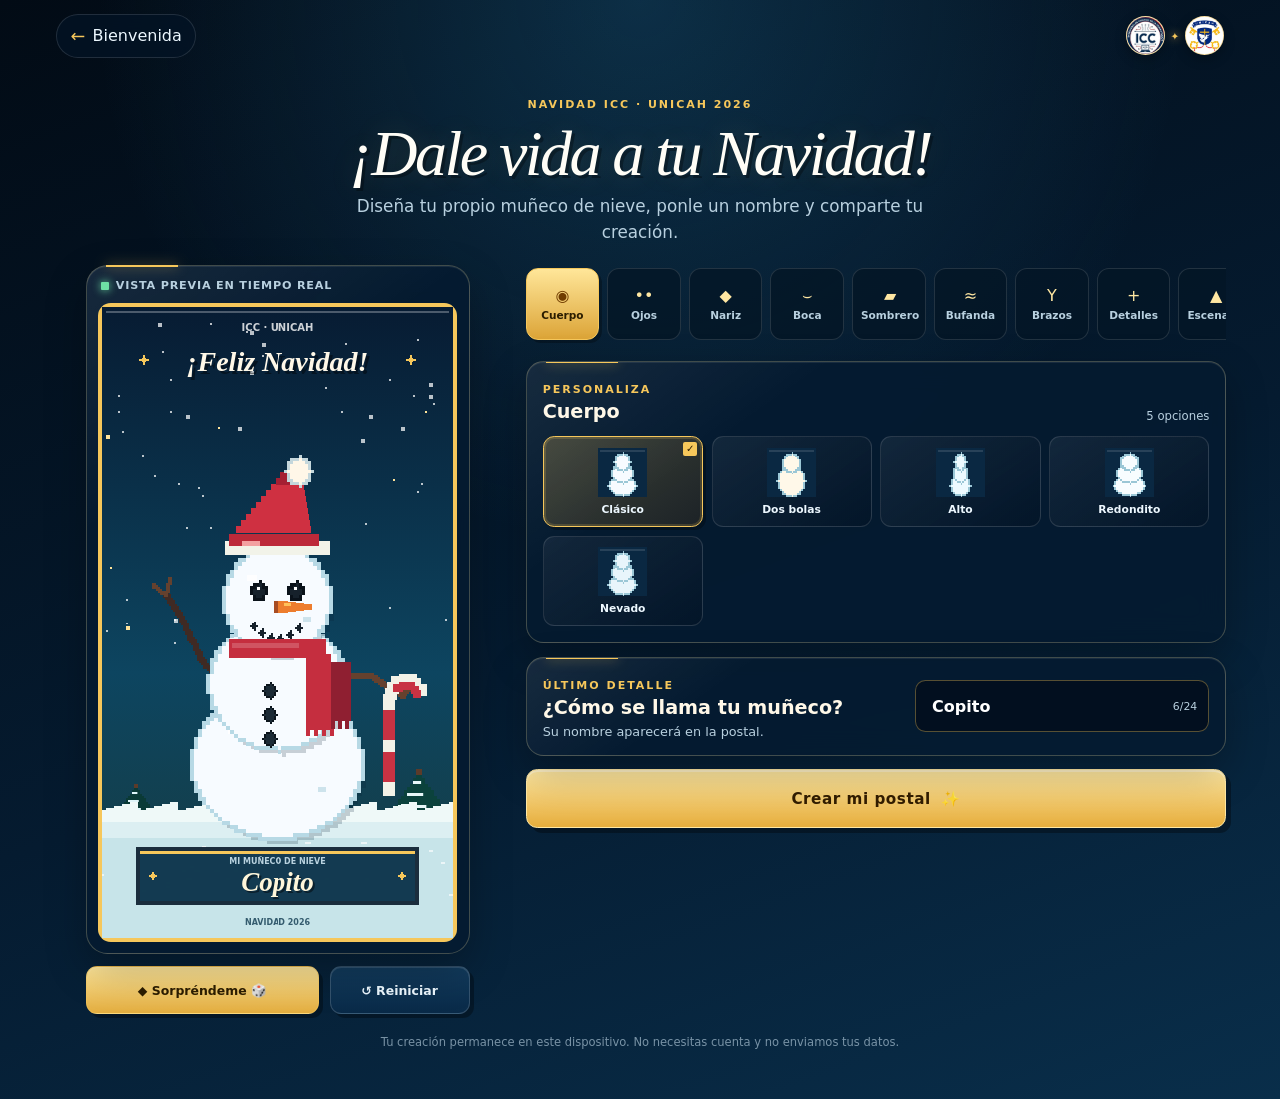
==== crear.html @ 1df9f843 "Agregar creador de muñecos de nieve pixel art" ====
<!doctype html>
<html lang="es">
  <head>
    <meta charset="UTF-8" />
    <meta name="viewport" content="width=device-width, initial-scale=1, viewport-fit=cover" />
    <meta name="theme-color" content="#061d36" />
    <meta
      name="description"
      content="Crea tu propio muñeco de nieve pixel art y descarga una postal navideña de ICC UNICAH."
    />
    <link rel="icon" href="assets/logo-icc.png" type="image/png" />
    <link rel="stylesheet" href="crear.css" />
    <title>Crea tu muñeco · Navidad ICC UNICAH</title>
  </head>

  <body>
    <div class="ambient" aria-hidden="true">
      <span class="ambient__aurora ambient__aurora--one"></span>
      <span class="ambient__aurora ambient__aurora--two"></span>
      <div id="ambient-snow" class="ambient__snow"></div>
    </div>

    <header class="creator-header">
      <a class="back-link" href="index.html" aria-label="Regresar a la bienvenida">
        <span aria-hidden="true">←</span>
        <span>Bienvenida</span>
      </a>

      <div class="mini-brand" aria-label="ICC UNICAH">
        <span class="mini-brand__logo">
          <img src="assets/logo-icc.png" alt="ICC" />
        </span>
        <span class="mini-brand__spark" aria-hidden="true">✦</span>
        <span class="mini-brand__logo mini-brand__logo--unicah">
          <img src="assets/logo-unicah.png" alt="UNICAH" />
        </span>
      </div>
    </header>

    <main class="creator-shell">
      <section class="creator-intro" aria-labelledby="creator-title">
        <p class="pixel-kicker">NAVIDAD ICC · UNICAH 2026</p>
        <h1 id="creator-title">¡Dale vida a tu Navidad!</h1>
        <p>Diseña tu propio muñeco de nieve, ponle un nombre y comparte tu creación.</p>
      </section>

      <section class="workspace" aria-label="Creador de muñecos de nieve">
        <div class="preview-column">
          <div class="preview-card">
            <div class="preview-card__label">
              <span class="live-dot" aria-hidden="true"></span>
              Vista previa en tiempo real
            </div>
            <canvas
              id="snowman-canvas"
              width="360"
              height="640"
              aria-label="Vista previa de tu postal y muñeco de nieve"
            ></canvas>
          </div>

          <div class="quick-actions" aria-label="Acciones rápidas">
            <button class="game-button game-button--gold" id="randomize-button" type="button">
              <span aria-hidden="true">◆</span>
              Sorpréndeme 🎲
            </button>
            <button class="game-button" id="reset-button" type="button">
              <span aria-hidden="true">↺</span>
              Reiniciar
            </button>
          </div>
        </div>

        <div class="customizer">
          <nav class="category-tabs" id="category-tabs" aria-label="Categorías de personalización"></nav>

          <section class="options-panel" aria-labelledby="category-title">
            <div class="panel-heading">
              <div>
                <span class="panel-heading__step">PERSONALIZA</span>
                <h2 id="category-title">Cuerpo</h2>
              </div>
              <span id="option-counter" class="option-counter"></span>
            </div>
            <div class="option-grid" id="option-grid"></div>
          </section>

          <section class="name-panel" aria-labelledby="name-title">
            <div class="name-panel__copy">
              <span class="panel-heading__step">ÚLTIMO DETALLE</span>
              <h2 id="name-title">¿Cómo se llama tu muñeco?</h2>
              <p>Su nombre aparecerá en la postal.</p>
            </div>
            <label class="name-field" for="snowman-name">
              <span class="sr-only">Nombre del muñeco</span>
              <input
                id="snowman-name"
                type="text"
                maxlength="24"
                autocomplete="off"
                enterkeyhint="done"
                placeholder="Copito"
              />
              <span id="name-count" aria-live="polite">0/24</span>
            </label>
          </section>

          <button class="finish-button" id="finish-button" type="button">
            <span>Crear mi postal</span>
            <b aria-hidden="true">✨</b>
          </button>
        </div>
      </section>

      <p class="privacy-note">
        Tu creación permanece en este dispositivo. No necesitas cuenta y no enviamos tus datos.
      </p>
    </main>

    <section class="final-screen" id="final-screen" aria-labelledby="final-title" hidden>
      <div id="celebration-particles" class="celebration-particles" aria-hidden="true"></div>
      <div class="final-shell">
        <button class="final-back" id="final-back" type="button">← Seguir personalizando</button>
        <div class="final-copy">
          <span>✦ CREACIÓN TERMINADA ✦</span>
          <h2 id="final-title">¡Tu Navidad cobró vida!</h2>
          <p>Descarga la postal o compártela desde tu teléfono.</p>
        </div>

        <div class="final-postcard">
          <canvas
            id="final-canvas"
            width="360"
            height="640"
            aria-label="Postal navideña final"
          ></canvas>
        </div>

        <div class="final-actions">
          <button class="download-button" id="download-button" type="button">
            Descargar mi muñeco ⬇️
          </button>
          <button class="share-button" id="share-button" type="button" disabled>
            Compartir mi creación 📲
          </button>
        </div>
        <p id="share-status" class="share-status" role="status">
          Preparando tu imagen en alta resolución…
        </p>
        <p class="instagram-note">
          En teléfonos compatibles, Instagram puede aparecer entre las aplicaciones disponibles.
        </p>
      </div>
    </section>

    <dialog class="save-dialog" id="save-dialog">
      <form method="dialog" class="save-dialog__card">
        <button class="save-dialog__close" value="close" aria-label="Cerrar">×</button>
        <h2>Guarda tu postal</h2>
        <p>Mantén presionada la imagen y selecciona <strong>Guardar en Fotos</strong>.</p>
        <img id="save-preview" alt="Postal navideña lista para guardar" />
        <button class="game-button game-button--gold" value="close">Entendido</button>
      </form>
    </dialog>

    <div id="toast" class="toast" role="status" aria-live="polite"></div>

    <script src="crear.js"></script>
  </body>
</html>
---- crear.css ----
:root {
  color-scheme: dark;
  --ink: #020c18;
  --night: #031426;
  --panel: #082743;
  --panel-deep: #051b30;
  --line: rgba(255, 232, 164, 0.24);
  --cream: #fff8e8;
  --snow: #edf8ff;
  --muted: #b8d0df;
  --gold: #f6c75b;
  --gold-soft: #ffe7a2;
  --red: #c22c3f;
  --green: #1f7b58;
  --blue: #2377a6;
  --pixel-shadow: 4px 4px 0 rgba(0, 0, 0, 0.32);
}

* {
  box-sizing: border-box;
}

html {
  min-width: 280px;
  min-height: 100%;
  background: var(--night);
  scroll-behavior: smooth;
  -webkit-text-size-adjust: 100%;
}

body {
  min-height: 100vh;
  min-height: 100svh;
  margin: 0;
  overflow-x: hidden;
  color: var(--cream);
  background:
    radial-gradient(circle at 50% 0%, rgba(35, 119, 166, 0.3), transparent 34rem),
    linear-gradient(160deg, #020b15, #051b30 55%, #092e4a);
  font-family: Inter, ui-sans-serif, system-ui, -apple-system, BlinkMacSystemFont, "Segoe UI", sans-serif;
}

button,
input {
  font: inherit;
}

button,
a {
  -webkit-tap-highlight-color: transparent;
}

button {
  touch-action: manipulation;
}

[hidden] {
  display: none !important;
}

.sr-only {
  position: absolute;
  width: 1px;
  height: 1px;
  padding: 0;
  margin: -1px;
  overflow: hidden;
  clip: rect(0, 0, 0, 0);
  white-space: nowrap;
  border: 0;
}

.ambient {
  position: fixed;
  inset: 0;
  z-index: -2;
  overflow: hidden;
  pointer-events: none;
}

.ambient::before {
  position: absolute;
  inset: 0;
  background-image:
    radial-gradient(circle, rgba(255, 255, 255, 0.55) 0 1px, transparent 1.4px),
    radial-gradient(circle, rgba(246, 199, 91, 0.3) 0 1px, transparent 1.5px);
  background-position: 0 0, 22px 35px;
  background-size: 54px 54px, 76px 76px;
  content: "";
  opacity: 0.25;
}

.ambient__aurora {
  position: absolute;
  width: 34rem;
  height: 12rem;
  border-radius: 50%;
  filter: blur(55px);
  opacity: 0.13;
  animation: aurora-drift 12s ease-in-out infinite alternate;
}

.ambient__aurora--one {
  top: 8%;
  left: -18rem;
  background: #2fc29c;
}

.ambient__aurora--two {
  right: -18rem;
  bottom: 4%;
  background: #ce2f55;
  animation-delay: -5s;
}

.ambient__snow span {
  position: absolute;
  top: -1rem;
  left: var(--left);
  width: var(--size);
  height: var(--size);
  border-radius: 1px;
  background: rgba(255, 255, 255, var(--alpha));
  box-shadow: 0 0 5px rgba(255, 255, 255, 0.5);
  animation: ambient-snow var(--duration) linear var(--delay) infinite;
}

.creator-header {
  position: relative;
  z-index: 5;
  display: flex;
  align-items: center;
  justify-content: space-between;
  width: min(100%, 75rem);
  margin: 0 auto;
  padding:
    max(0.85rem, env(safe-area-inset-top))
    max(1rem, env(safe-area-inset-right))
    0.65rem
    max(1rem, env(safe-area-inset-left));
}

.back-link {
  display: inline-flex;
  min-height: 2.75rem;
  align-items: center;
  gap: 0.45rem;
  padding: 0.55rem 0.85rem;
  border: 1px solid rgba(255, 255, 255, 0.12);
  border-radius: 999px;
  color: var(--snow);
  background: rgba(3, 20, 38, 0.72);
  text-decoration: none;
  backdrop-filter: blur(12px);
}

.back-link span:first-child {
  color: var(--gold);
  font-size: 1.1rem;
}

.mini-brand {
  display: flex;
  align-items: center;
  gap: 0.35rem;
}

.mini-brand__logo {
  display: block;
  width: 2.45rem;
  height: 2.45rem;
  overflow: hidden;
  border: 1px solid rgba(246, 199, 91, 0.55);
  border-radius: 50%;
  background: white;
  box-shadow: 0 4px 12px rgba(0, 0, 0, 0.28);
}

.mini-brand__logo img {
  display: block;
  width: 154%;
  max-width: none;
  height: auto;
  transform: translate(-17.5%, -2.5%);
}

.mini-brand__logo--unicah img {
  width: 100%;
  height: 100%;
  object-fit: cover;
  transform: scale(1.35);
}

.mini-brand__spark {
  color: var(--gold);
  font-size: 0.65rem;
  text-shadow: 0 0 8px var(--gold);
}

.creator-shell {
  width: min(100%, 75rem);
  margin: 0 auto;
  padding: 0.7rem max(0.85rem, env(safe-area-inset-right)) 3rem max(0.85rem, env(safe-area-inset-left));
}

.creator-intro {
  max-width: 46rem;
  margin: 0 auto 1.25rem;
  text-align: center;
}

.pixel-kicker,
.panel-heading__step {
  color: var(--gold);
  font-size: 0.69rem;
  font-weight: 850;
  letter-spacing: 0.18em;
  text-transform: uppercase;
}

.creator-intro h1 {
  margin: 0.4rem 0 0.45rem;
  color: #fffdf6;
  font-family: Georgia, "Times New Roman", serif;
  font-size: clamp(2rem, 10vw, 4rem);
  font-style: italic;
  font-weight: 500;
  line-height: 1;
  letter-spacing: -0.04em;
  text-wrap: balance;
  text-shadow: 3px 3px 0 rgba(0, 0, 0, 0.3), 0 0 30px rgba(246, 199, 91, 0.16);
}

.creator-intro > p:last-child {
  max-width: 36rem;
  margin: 0 auto;
  color: var(--muted);
  font-size: clamp(0.9rem, 3.7vw, 1.05rem);
  line-height: 1.55;
}

.workspace {
  display: grid;
  gap: 1rem;
}

.preview-card,
.options-panel,
.name-panel {
  border: 1px solid var(--line);
  background:
    linear-gradient(145deg, rgba(255, 255, 255, 0.075), transparent 28%),
    rgba(5, 27, 48, 0.88);
  box-shadow: 0 1rem 2.5rem rgba(0, 0, 0, 0.26), inset 0 1px rgba(255, 255, 255, 0.08);
  backdrop-filter: blur(14px);
}

.preview-card {
  position: relative;
  width: min(100%, 24rem);
  margin: 0 auto;
  padding: 0.7rem;
  border-radius: 1.35rem;
}

.preview-card::before,
.options-panel::before,
.name-panel::before {
  position: absolute;
  top: -1px;
  left: 1.2rem;
  width: 4.5rem;
  height: 2px;
  background: var(--gold);
  box-shadow: 0 0 12px rgba(246, 199, 91, 0.7);
  content: "";
}

.preview-card__label {
  display: flex;
  align-items: center;
  gap: 0.45rem;
  padding: 0.1rem 0.2rem 0.65rem;
  color: var(--muted);
  font-size: 0.7rem;
  font-weight: 700;
  letter-spacing: 0.07em;
  text-transform: uppercase;
}

.live-dot {
  width: 0.48rem;
  height: 0.48rem;
  border-radius: 1px;
  background: #6de0a4;
  box-shadow: 0 0 8px #6de0a4;
  animation: live-pulse 1.8s ease-in-out infinite;
}

#snowman-canvas,
#final-canvas {
  display: block;
  width: 100%;
  height: auto;
  border-radius: 0.8rem;
  background: #092e4a;
  image-rendering: pixelated;
  image-rendering: crisp-edges;
}

.quick-actions {
  display: grid;
  grid-template-columns: 1.25fr 0.75fr;
  gap: 0.65rem;
  width: min(100%, 24rem);
  margin: 0.75rem auto 0;
}

.game-button,
.finish-button,
.download-button,
.share-button {
  min-height: 3rem;
  border-radius: 0.7rem;
  cursor: pointer;
  font-weight: 800;
  transition: transform 150ms ease, filter 150ms ease, border-color 150ms ease;
}

.game-button {
  border: 1px solid rgba(255, 255, 255, 0.16);
  color: var(--snow);
  background: linear-gradient(#123b5d, #092a48);
  box-shadow: var(--pixel-shadow), inset 0 1px rgba(255, 255, 255, 0.12);
  font-size: 0.78rem;
}

.game-button--gold {
  border-color: rgba(246, 199, 91, 0.46);
  color: #2c1d00;
  background: linear-gradient(#ffe79a, #e3ad3f);
}

.game-button:hover,
.finish-button:hover,
.download-button:hover,
.share-button:hover:not(:disabled) {
  filter: brightness(1.08);
  transform: translateY(-2px);
}

.game-button:active,
.finish-button:active,
.download-button:active,
.share-button:active:not(:disabled) {
  transform: translate(2px, 2px);
}

.category-tabs {
  display: flex;
  gap: 0.5rem;
  margin: 0 -0.85rem 0.8rem;
  padding: 0.15rem 0.85rem 0.5rem;
  overflow-x: auto;
  scrollbar-width: thin;
  scroll-snap-type: x proximity;
}

.category-tab {
  display: grid;
  min-width: 4.6rem;
  min-height: 4.5rem;
  place-items: center;
  align-content: center;
  gap: 0.25rem;
  padding: 0.5rem;
  border: 1px solid rgba(255, 255, 255, 0.12);
  border-radius: 0.75rem;
  color: var(--muted);
  background: rgba(4, 22, 39, 0.82);
  scroll-snap-align: start;
  cursor: pointer;
}

.category-tab__icon {
  color: var(--gold-soft);
  font-size: 1rem;
}

.category-tab__label {
  font-size: 0.66rem;
  font-weight: 800;
}

.category-tab[aria-selected="true"] {
  border-color: var(--gold);
  color: #2b1d00;
  background: linear-gradient(#ffe699, #dca437);
  box-shadow: 3px 3px 0 rgba(0, 0, 0, 0.28);
}

.category-tab[aria-selected="true"] .category-tab__icon {
  color: #713d00;
}

.options-panel,
.name-panel {
  position: relative;
  overflow: hidden;
  padding: 1rem;
  border-radius: 1.1rem;
}

.panel-heading {
  display: flex;
  align-items: end;
  justify-content: space-between;
  gap: 1rem;
  margin-bottom: 0.85rem;
}

.panel-heading h2,
.name-panel h2 {
  margin: 0.2rem 0 0;
  font-size: 1.2rem;
}

.option-counter {
  color: var(--muted);
  font-size: 0.73rem;
}

.option-grid {
  display: grid;
  grid-template-columns: repeat(3, minmax(0, 1fr));
  gap: 0.55rem;
}

.option-button {
  position: relative;
  display: grid;
  min-width: 0;
  min-height: 5.65rem;
  place-items: center;
  align-content: center;
  gap: 0.35rem;
  padding: 0.45rem 0.25rem;
  border: 1px solid rgba(255, 255, 255, 0.12);
  border-radius: 0.7rem;
  color: var(--snow);
  background: linear-gradient(145deg, rgba(255, 255, 255, 0.06), rgba(3, 20, 38, 0.68));
  cursor: pointer;
}

.option-button canvas {
  width: 3.1rem;
  height: 3.1rem;
  image-rendering: pixelated;
}

.option-button span {
  max-width: 100%;
  overflow: hidden;
  font-size: 0.67rem;
  font-weight: 750;
  text-overflow: ellipsis;
  white-space: nowrap;
}

.option-button[aria-pressed="true"] {
  border-color: var(--gold);
  background: linear-gradient(145deg, rgba(246, 199, 91, 0.24), rgba(115, 65, 6, 0.22));
  box-shadow: inset 0 0 0 2px rgba(246, 199, 91, 0.17), 3px 3px 0 rgba(0, 0, 0, 0.28);
}

.option-button[aria-pressed="true"]::after {
  position: absolute;
  top: 0.3rem;
  right: 0.3rem;
  width: 0.85rem;
  height: 0.85rem;
  border-radius: 2px;
  color: #2d1d00;
  background: var(--gold);
  content: "✓";
  font-size: 0.63rem;
  font-weight: 900;
  line-height: 0.85rem;
}

.name-panel {
  display: grid;
  gap: 0.85rem;
  margin-top: 0.85rem;
}

.name-panel__copy p {
  margin: 0.3rem 0 0;
  color: var(--muted);
  font-size: 0.8rem;
}

.name-field {
  display: flex;
  min-height: 3.25rem;
  align-items: center;
  gap: 0.5rem;
  padding: 0 0.7rem 0 0.85rem;
  border: 1px solid rgba(246, 199, 91, 0.35);
  border-radius: 0.65rem;
  background: rgba(2, 12, 24, 0.66);
}

.name-field:focus-within {
  border-color: var(--gold);
  box-shadow: 0 0 0 3px rgba(246, 199, 91, 0.12);
}

.name-field input {
  min-width: 0;
  flex: 1;
  border: 0;
  outline: 0;
  color: white;
  background: transparent;
  font-size: 1rem;
  font-weight: 750;
}

.name-field input::placeholder {
  color: rgba(184, 208, 223, 0.55);
}

.name-field span:last-child {
  color: var(--muted);
  font-size: 0.68rem;
}

.finish-button {
  display: flex;
  width: 100%;
  min-height: 3.7rem;
  align-items: center;
  justify-content: center;
  gap: 0.65rem;
  margin-top: 0.85rem;
  border: 1px solid #ffe8a4;
  color: #321d00;
  background: linear-gradient(180deg, #ffe9a3, #e6ad3c);
  box-shadow: 5px 5px 0 rgba(0, 0, 0, 0.34), inset 0 2px rgba(255, 255, 255, 0.38);
  font-size: 0.95rem;
  letter-spacing: 0.035em;
}

.privacy-note {
  margin: 1.25rem auto 0;
  color: rgba(184, 208, 223, 0.64);
  font-size: 0.72rem;
  line-height: 1.5;
  text-align: center;
}

.final-screen {
  position: fixed;
  inset: 0;
  z-index: 20;
  overflow-y: auto;
  background:
    radial-gradient(circle at 50% 0%, rgba(35, 119, 166, 0.38), transparent 45%),
    linear-gradient(160deg, #020b15, #06223b 60%, #0a3553);
  animation: final-arrive 480ms ease both;
}

.final-shell {
  position: relative;
  z-index: 1;
  width: min(100%, 32rem);
  min-height: 100%;
  margin: 0 auto;
  padding:
    max(1rem, env(safe-area-inset-top))
    max(0.9rem, env(safe-area-inset-right))
    max(1.5rem, env(safe-area-inset-bottom))
    max(0.9rem, env(safe-area-inset-left));
}

.final-back {
  min-height: 2.75rem;
  padding: 0.5rem 0;
  border: 0;
  color: var(--gold-soft);
  background: transparent;
  cursor: pointer;
  font-size: 0.78rem;
  font-weight: 750;
}

.final-copy {
  margin: 0.25rem 0 1rem;
  text-align: center;
}

.final-copy span {
  color: var(--gold);
  font-size: 0.65rem;
  font-weight: 850;
  letter-spacing: 0.16em;
}

.final-copy h2 {
  margin: 0.35rem 0;
  font-family: Georgia, "Times New Roman", serif;
  font-size: clamp(2rem, 9vw, 3rem);
  font-style: italic;
  font-weight: 500;
  line-height: 1;
}

.final-copy p,
.instagram-note {
  margin: 0;
  color: var(--muted);
  font-size: 0.8rem;
  line-height: 1.45;
}

.final-postcard {
  width: min(100%, 21rem);
  margin: 0 auto;
  padding: 0.55rem;
  border: 1px solid rgba(246, 199, 91, 0.45);
  border-radius: 1rem;
  background: rgba(255, 255, 255, 0.06);
  box-shadow: 0 1.5rem 3rem rgba(0, 0, 0, 0.42), 0 0 30px rgba(246, 199, 91, 0.1);
}

.final-actions {
  display: grid;
  gap: 0.65rem;
  margin: 1rem 0 0.65rem;
}

.download-button,
.share-button {
  min-height: 3.4rem;
  border: 1px solid rgba(246, 199, 91, 0.6);
}

.download-button {
  color: #311d00;
  background: linear-gradient(#ffe79c, #dfa73a);
  box-shadow: var(--pixel-shadow);
}

.share-button {
  color: white;
  background: linear-gradient(#2e8db8, #155b82);
  box-shadow: var(--pixel-shadow);
}

.share-button:disabled {
  cursor: wait;
  filter: grayscale(0.5);
  opacity: 0.65;
}

.share-status {
  min-height: 1.1rem;
  margin: 0;
  color: var(--gold-soft);
  font-size: 0.75rem;
  line-height: 1.45;
  text-align: center;
}

.instagram-note {
  margin-top: 0.35rem;
  text-align: center;
}

.celebration-particles {
  position: fixed;
  inset: 0;
  overflow: hidden;
  pointer-events: none;
}

.celebration-particles span {
  position: absolute;
  top: -2rem;
  left: var(--left);
  color: var(--color);
  font-size: var(--size);
  text-shadow: 0 0 9px currentColor;
  animation: celebration-fall var(--duration) linear var(--delay) infinite;
}

.save-dialog {
  width: min(calc(100% - 1.5rem), 30rem);
  max-height: calc(100svh - 1.5rem);
  padding: 0;
  overflow: auto;
  border: 1px solid rgba(246, 199, 91, 0.5);
  border-radius: 1rem;
  color: var(--cream);
  background: var(--panel-deep);
  box-shadow: 0 2rem 6rem rgba(0, 0, 0, 0.7);
}

.save-dialog::backdrop {
  background: rgba(1, 8, 16, 0.84);
  backdrop-filter: blur(8px);
}

.save-dialog__card {
  position: relative;
  display: grid;
  gap: 0.7rem;
  padding: 1rem;
  text-align: center;
}

.save-dialog__card h2,
.save-dialog__card p {
  margin: 0;
}

.save-dialog__card p {
  color: var(--muted);
  font-size: 0.82rem;
}

.save-dialog__card img {
  width: min(100%, 18rem);
  margin: 0 auto;
  border: 1px solid var(--line);
  border-radius: 0.5rem;
  image-rendering: pixelated;
}

.save-dialog__close {
  position: absolute;
  top: 0.55rem;
  right: 0.55rem;
  width: 2.5rem;
  height: 2.5rem;
  border: 0;
  border-radius: 50%;
  color: white;
  background: rgba(255, 255, 255, 0.08);
  cursor: pointer;
  font-size: 1.3rem;
}

.toast {
  position: fixed;
  z-index: 50;
  right: 1rem;
  bottom: max(1rem, env(safe-area-inset-bottom));
  left: 1rem;
  width: max-content;
  max-width: calc(100% - 2rem);
  margin: auto;
  padding: 0.7rem 1rem;
  border: 1px solid rgba(246, 199, 91, 0.42);
  border-radius: 0.6rem;
  color: #2b1b00;
  background: var(--gold-soft);
  box-shadow: var(--pixel-shadow);
  opacity: 0;
  pointer-events: none;
  transform: translateY(1rem);
  transition: opacity 180ms ease, transform 180ms ease;
  font-size: 0.78rem;
  font-weight: 750;
}

.toast.is-visible {
  opacity: 1;
  transform: translateY(0);
}

button:focus-visible,
a:focus-visible,
input:focus-visible {
  outline: 3px solid rgba(255, 232, 164, 0.52);
  outline-offset: 3px;
}

@keyframes aurora-drift {
  to { transform: translate(4rem, 2rem) scale(1.12); }
}

@keyframes ambient-snow {
  to { transform: translate(var(--drift), calc(100vh + 3rem)) rotate(240deg); }
}

@keyframes celebration-fall {
  to { transform: translate(var(--drift), calc(100vh + 4rem)) rotate(360deg); }
}

@keyframes live-pulse {
  50% { opacity: 0.42; transform: scale(0.72); }
}

@keyframes final-arrive {
  from { opacity: 0; transform: scale(1.02); }
}

@media (min-width: 45rem) {
  .creator-shell {
    padding-top: 1.2rem;
  }

  .workspace {
    grid-template-columns: minmax(19rem, 0.78fr) minmax(25rem, 1.22fr);
    align-items: start;
    gap: 1.5rem;
  }

  .preview-column {
    position: sticky;
    top: 1rem;
  }

  .option-grid {
    grid-template-columns: repeat(4, minmax(0, 1fr));
  }

  .category-tabs {
    margin-right: 0;
    margin-left: 0;
    padding-right: 0;
    padding-left: 0;
  }

  .name-panel {
    grid-template-columns: 1.1fr 0.9fr;
    align-items: center;
  }

  .final-actions {
    grid-template-columns: 1fr 1fr;
  }
}

@media (max-width: 340px) {
  .creator-header {
    padding-right: 0.65rem;
    padding-left: 0.65rem;
  }

  .back-link span:last-child {
    display: none;
  }

  .creator-shell {
    padding-right: 0.6rem;
    padding-left: 0.6rem;
  }

  .option-grid {
    gap: 0.4rem;
  }

  .option-button {
    min-height: 5.25rem;
  }
}

@media (prefers-reduced-motion: reduce) {
  *,
  *::before,
  *::after {
    scroll-behavior: auto !important;
    animation-duration: 1ms !important;
    animation-iteration-count: 1 !important;
    transition-duration: 1ms !important;
  }

  .ambient__snow,
  .celebration-particles {
    display: none;
  }
}
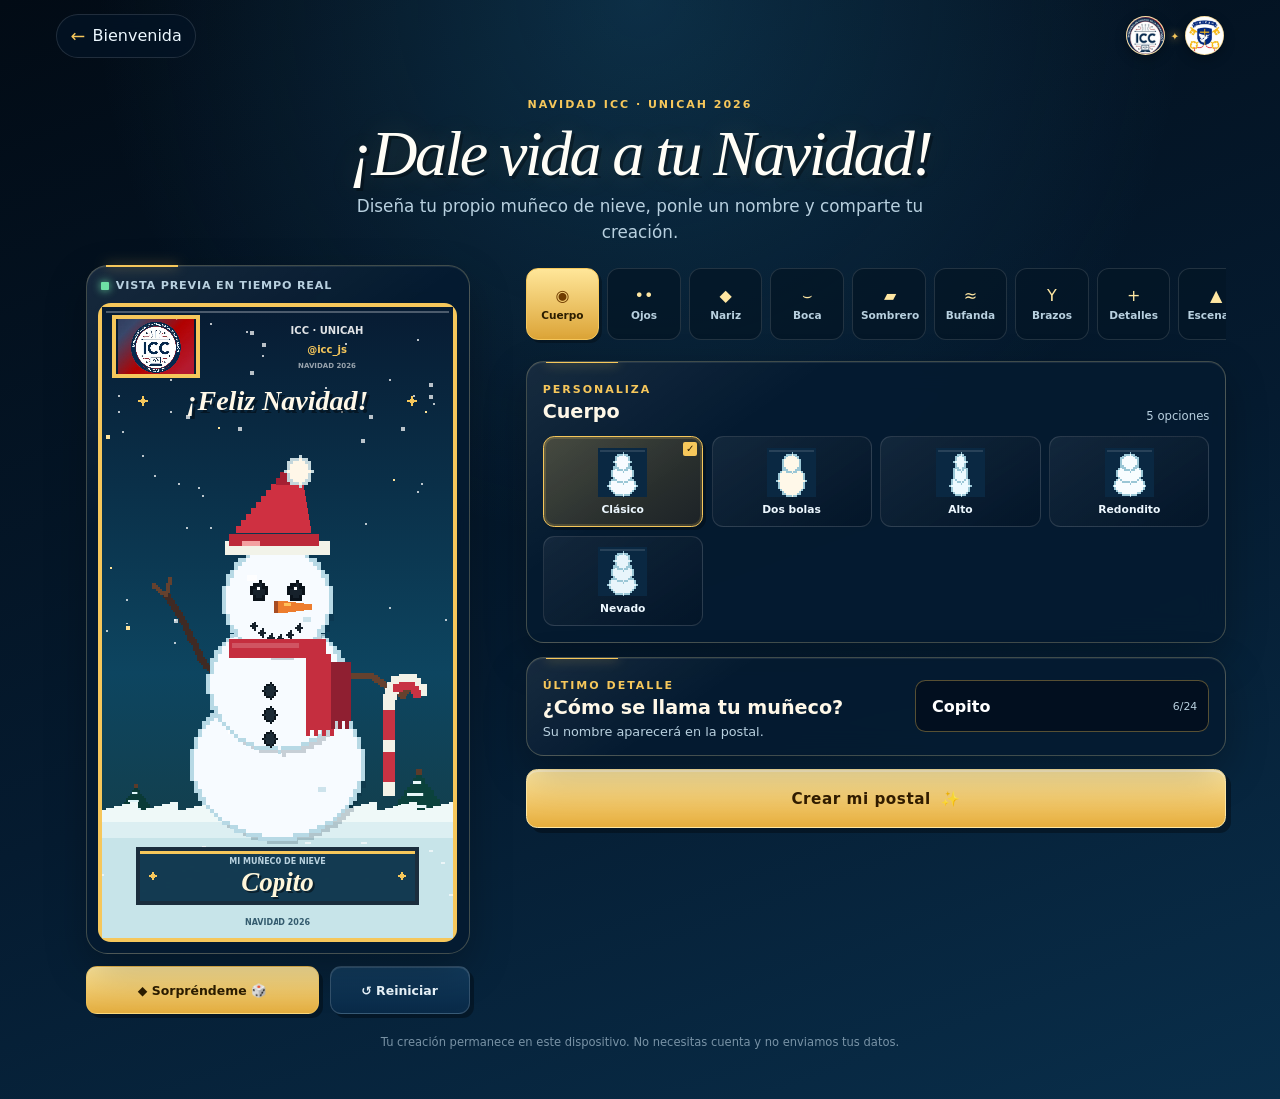
==== commit 228fe979: "Optimizar experiencia móvil y postal institucional" ====
--- a/crear.html
+++ b/crear.html
@@ -144,6 +144,21 @@
             Compartir mi creación 📲
           </button>
         </div>
+
+        <aside class="instagram-invite" aria-labelledby="instagram-title">
+          <span class="instagram-invite__icon" aria-hidden="true">✦</span>
+          <div>
+            <h3 id="instagram-title">¡Presume tu creación! ⛄✨</h3>
+            <p>
+              Súbela a tu historia de Instagram y etiquétanos en
+              <strong>@icc_js</strong>. ¡Nos encantará conocer a tu muñeco!
+            </p>
+          </div>
+          <button id="copy-handle" type="button" aria-label="Copiar arroba icc guion bajo js">
+            Copiar @icc_js
+          </button>
+        </aside>
+
         <p id="share-status" class="share-status" role="status">
           Preparando tu imagen en alta resolución…
         </p>
--- a/crear.css
+++ b/crear.css
@@ -364,6 +364,7 @@
   overflow-x: auto;
   scrollbar-width: thin;
   scroll-snap-type: x proximity;
+  -webkit-overflow-scrolling: touch;
 }
 
 .category-tab {
@@ -622,6 +623,67 @@
   color: var(--muted);
   font-size: 0.8rem;
   line-height: 1.45;
+}
+
+.instagram-invite {
+  display: grid;
+  grid-template-columns: auto 1fr;
+  gap: 0.65rem;
+  margin: 0.8rem 0;
+  padding: 0.8rem;
+  border: 1px solid rgba(246, 199, 91, 0.28);
+  border-radius: 0.8rem;
+  background: linear-gradient(145deg, rgba(246, 199, 91, 0.11), rgba(10, 47, 76, 0.52));
+}
+
+.instagram-invite__icon {
+  display: grid;
+  width: 2.25rem;
+  height: 2.25rem;
+  place-items: center;
+  border: 1px solid rgba(246, 199, 91, 0.42);
+  border-radius: 0.55rem;
+  color: var(--gold);
+  background: rgba(246, 199, 91, 0.08);
+  text-shadow: 0 0 8px rgba(246, 199, 91, 0.7);
+}
+
+.instagram-invite h3,
+.instagram-invite p {
+  margin: 0;
+}
+
+.instagram-invite h3 {
+  font-size: 0.88rem;
+}
+
+.instagram-invite p {
+  margin-top: 0.25rem;
+  color: var(--muted);
+  font-size: 0.75rem;
+  line-height: 1.45;
+}
+
+.instagram-invite strong {
+  color: var(--gold-soft);
+}
+
+.instagram-invite button {
+  grid-column: 2;
+  width: max-content;
+  min-height: 2.45rem;
+  padding: 0.45rem 0.75rem;
+  border: 1px solid rgba(246, 199, 91, 0.32);
+  border-radius: 0.55rem;
+  color: var(--gold-soft);
+  background: rgba(3, 20, 38, 0.62);
+  cursor: pointer;
+  font-size: 0.72rem;
+  font-weight: 800;
+}
+
+.instagram-invite button:hover {
+  border-color: var(--gold);
 }
 
 .final-postcard {
@@ -807,6 +869,151 @@
   from { opacity: 0; transform: scale(1.02); }
 }
 
+@media (max-width: 44.99rem) {
+  .creator-header {
+    padding-top: max(0.55rem, env(safe-area-inset-top));
+    padding-bottom: 0.35rem;
+  }
+
+  .creator-shell {
+    padding-top: 0.35rem;
+  }
+
+  .creator-intro {
+    margin-bottom: 0.7rem;
+  }
+
+  .creator-intro h1 {
+    margin-top: 0.25rem;
+    font-size: clamp(1.9rem, 9.5vw, 2.75rem);
+  }
+
+  .creator-intro > p:last-child {
+    font-size: 0.86rem;
+    line-height: 1.42;
+  }
+
+  .preview-column {
+    position: sticky;
+    top: 0;
+    z-index: 12;
+    display: grid;
+    grid-template-columns: minmax(7.2rem, 9rem) minmax(0, 1fr);
+    align-items: center;
+    gap: 0.6rem;
+    margin: 0 -0.85rem 0.7rem;
+    padding:
+      0.5rem
+      max(0.85rem, env(safe-area-inset-right))
+      0.55rem
+      max(0.85rem, env(safe-area-inset-left));
+    border-top: 1px solid rgba(246, 199, 91, 0.14);
+    border-bottom: 1px solid rgba(246, 199, 91, 0.2);
+    background: rgba(3, 20, 38, 0.9);
+    box-shadow: 0 0.8rem 1.6rem rgba(0, 0, 0, 0.28);
+    backdrop-filter: blur(16px);
+    -webkit-backdrop-filter: blur(16px);
+  }
+
+  .preview-card {
+    display: grid;
+    width: 100%;
+    place-items: center;
+    margin: 0;
+    padding: 0.3rem;
+    border-radius: 0.75rem;
+  }
+
+  .preview-card::before,
+  .preview-card__label {
+    display: none;
+  }
+
+  #snowman-canvas {
+    width: auto;
+    max-width: 100%;
+    max-height: 31svh;
+    border-radius: 0.48rem;
+  }
+
+  .quick-actions {
+    grid-template-columns: 1fr;
+    align-content: center;
+    gap: 0.55rem;
+    width: 100%;
+    margin: 0;
+  }
+
+  .quick-actions .game-button {
+    min-height: 2.75rem;
+    padding: 0.45rem 0.3rem;
+  }
+
+  .customizer {
+    min-width: 0;
+  }
+
+  .category-tabs {
+    margin-bottom: 0.6rem;
+  }
+
+  .category-tab {
+    min-width: 4.35rem;
+    min-height: 4.1rem;
+  }
+
+  .options-panel,
+  .name-panel {
+    padding: 0.8rem;
+  }
+
+  .option-grid {
+    gap: 0.45rem;
+  }
+
+  .option-button {
+    min-height: 5.1rem;
+    padding-top: 0.35rem;
+    padding-bottom: 0.35rem;
+  }
+
+  .option-button canvas {
+    width: 2.8rem;
+    height: 2.8rem;
+  }
+
+  .name-panel {
+    margin-top: 0.65rem;
+  }
+
+  .finish-button {
+    min-height: 3.4rem;
+    margin-top: 0.65rem;
+  }
+
+  .final-copy {
+    margin-bottom: 0.7rem;
+  }
+
+  .final-copy h2 {
+    font-size: clamp(1.8rem, 8.5vw, 2.5rem);
+  }
+
+  .final-postcard {
+    width: min(68vw, 15.5rem);
+    padding: 0.4rem;
+  }
+
+  .final-actions {
+    margin-top: 0.75rem;
+  }
+
+  .download-button,
+  .share-button {
+    min-height: 3.1rem;
+  }
+}
+
 @media (min-width: 45rem) {
   .creator-shell {
     padding-top: 1.2rem;
@@ -842,6 +1049,15 @@
   .final-actions {
     grid-template-columns: 1fr 1fr;
   }
+
+  .instagram-invite {
+    grid-template-columns: auto 1fr auto;
+    align-items: center;
+  }
+
+  .instagram-invite button {
+    grid-column: 3;
+  }
 }
 
 @media (max-width: 340px) {
@@ -865,6 +1081,16 @@
 
   .option-button {
     min-height: 5.25rem;
+  }
+
+  .preview-column {
+    grid-template-columns: minmax(6.2rem, 7rem) minmax(0, 1fr);
+    padding-right: 0.6rem;
+    padding-left: 0.6rem;
+  }
+
+  .quick-actions .game-button {
+    font-size: 0.7rem;
   }
 }
 
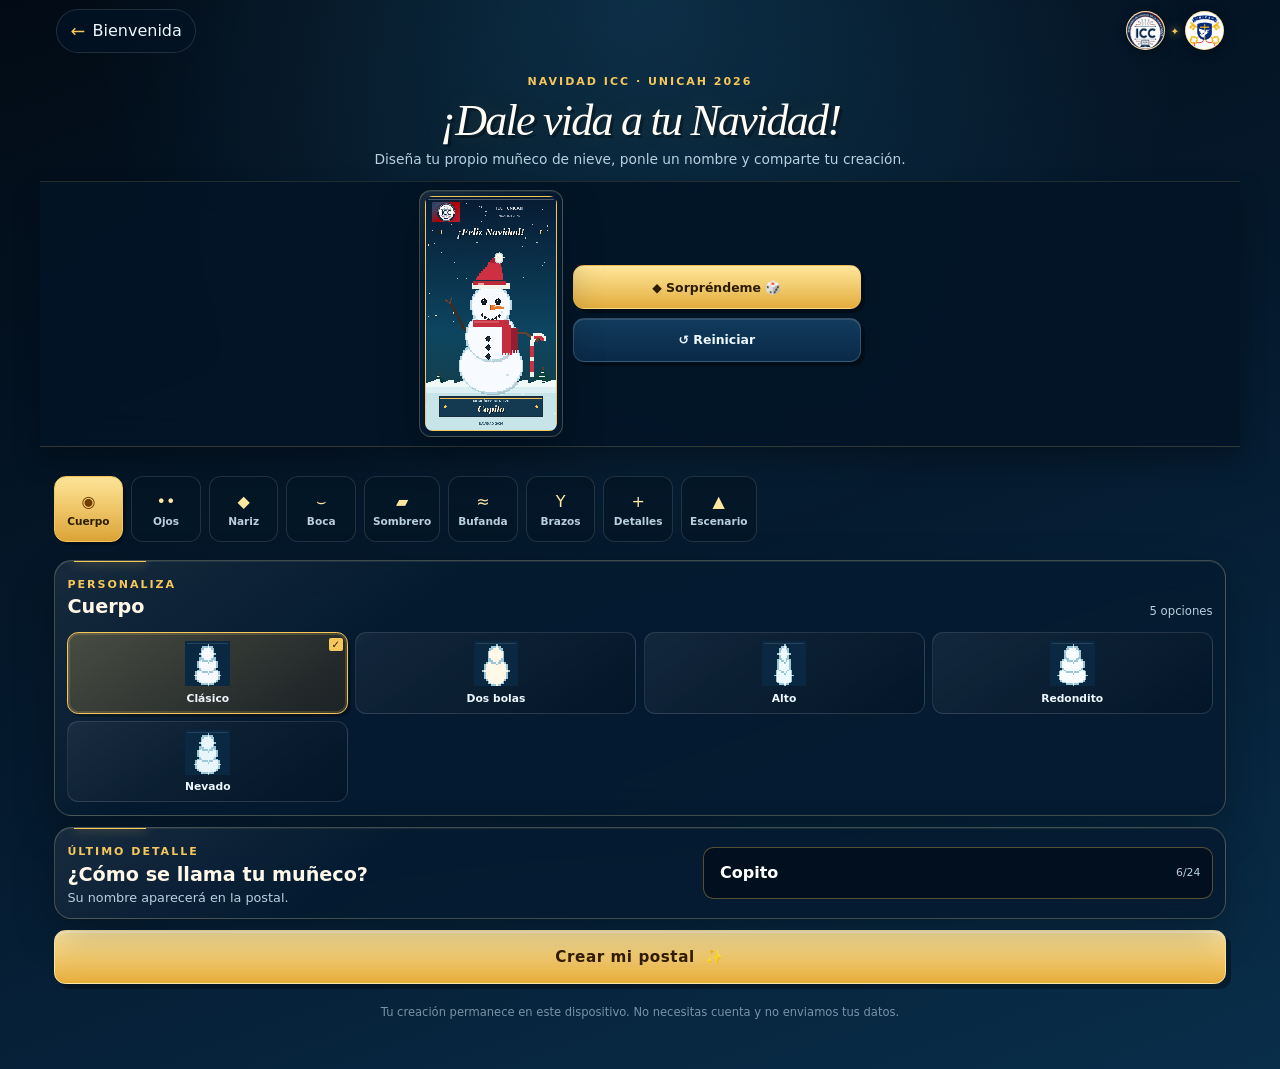
==== commit 4e92b62c: "Forzar carga de los recursos móviles actualizados" ====
--- a/crear.html
+++ b/crear.html
@@ -9,7 +9,7 @@
       content="Crea tu propio muñeco de nieve pixel art y descarga una postal navideña de ICC UNICAH."
     />
     <link rel="icon" href="assets/logo-icc.png" type="image/png" />
-    <link rel="stylesheet" href="crear.css" />
+    <link rel="stylesheet" href="crear.css?v=20261112-2" />
     <title>Crea tu muñeco · Navidad ICC UNICAH</title>
   </head>
 
@@ -180,7 +180,7 @@
 
     <div id="toast" class="toast" role="status" aria-live="polite"></div>
 
-    <script src="crear.js"></script>
+    <script src="crear.js?v=20261112-2"></script>
   </body>
 </html>
 
--- a/crear.css
+++ b/crear.css
@@ -869,7 +869,7 @@
   from { opacity: 0; transform: scale(1.02); }
 }
 
-@media (max-width: 44.99rem) {
+@media (max-width: 81.99rem) {
   .creator-header {
     padding-top: max(0.55rem, env(safe-area-inset-top));
     padding-bottom: 0.35rem;
@@ -898,7 +898,8 @@
     top: 0;
     z-index: 12;
     display: grid;
-    grid-template-columns: minmax(7.2rem, 9rem) minmax(0, 1fr);
+    grid-template-columns: minmax(7.2rem, 9rem) minmax(0, 18rem);
+    justify-content: center;
     align-items: center;
     gap: 0.6rem;
     margin: 0 -0.85rem 0.7rem;
@@ -941,6 +942,7 @@
     align-content: center;
     gap: 0.55rem;
     width: 100%;
+    max-width: 18rem;
     margin: 0;
   }
 
@@ -1014,7 +1016,18 @@
   }
 }
 
-@media (min-width: 45rem) {
+@media (min-width: 45rem) and (max-width: 81.99rem) {
+  .option-grid {
+    grid-template-columns: repeat(4, minmax(0, 1fr));
+  }
+
+  .name-panel {
+    grid-template-columns: 1.1fr 0.9fr;
+    align-items: center;
+  }
+}
+
+@media (min-width: 82rem) {
   .creator-shell {
     padding-top: 1.2rem;
   }
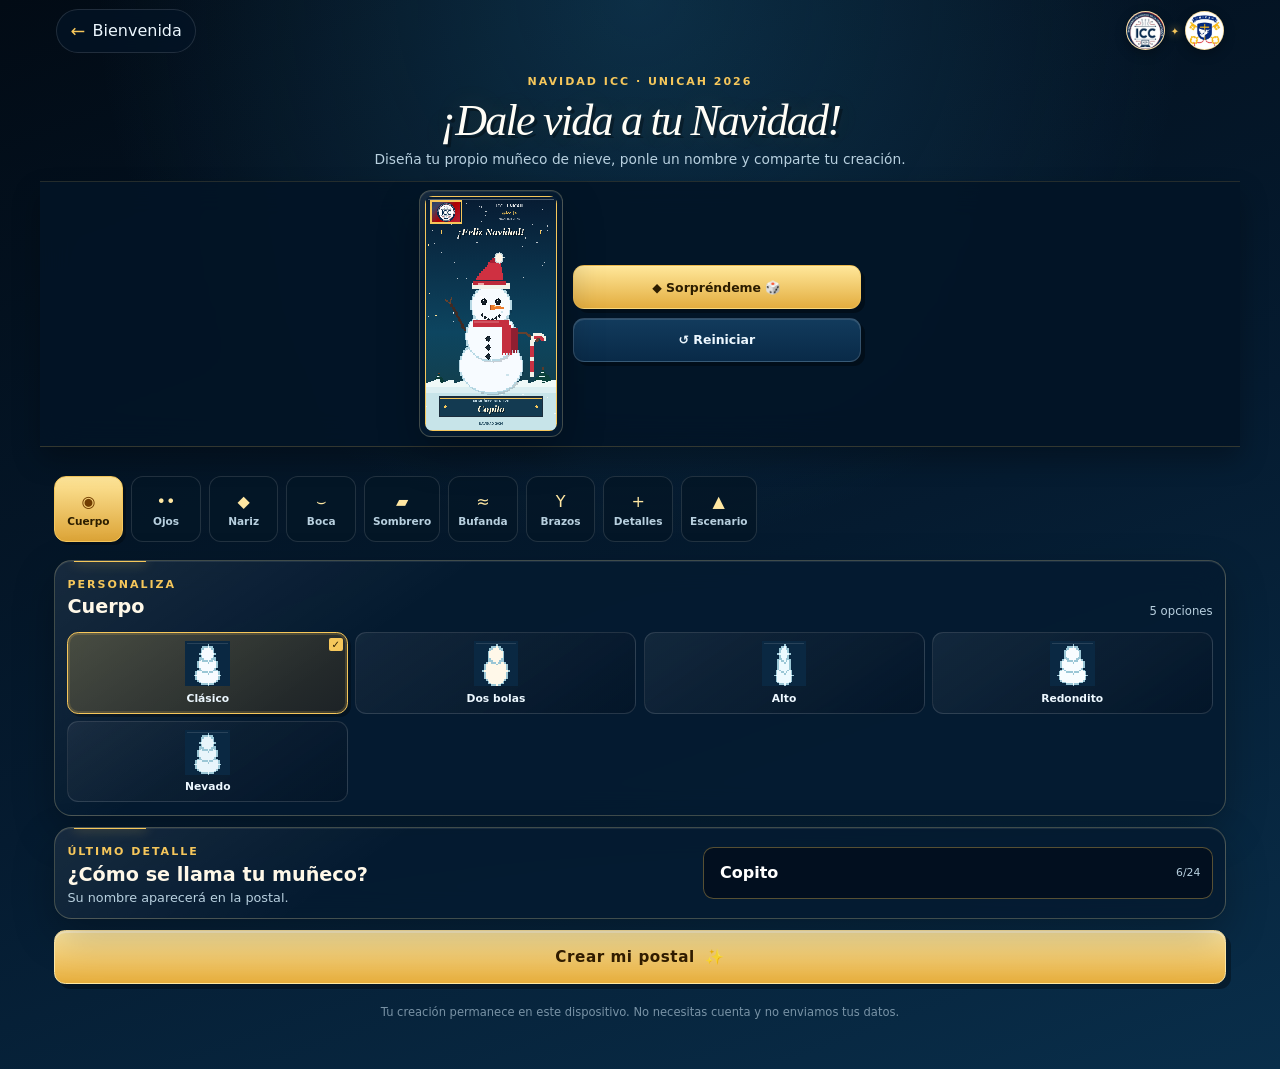
==== commit 4bd1467a: "Retirar la nota de compatibilidad de Instagram" ====
--- a/crear.html
+++ b/crear.html
@@ -162,9 +162,6 @@
         <p id="share-status" class="share-status" role="status">
           Preparando tu imagen en alta resolución…
         </p>
-        <p class="instagram-note">
-          En teléfonos compatibles, Instagram puede aparecer entre las aplicaciones disponibles.
-        </p>
       </div>
     </section>
 
@@ -180,7 +177,7 @@
 
     <div id="toast" class="toast" role="status" aria-live="polite"></div>
 
-    <script src="crear.js?v=20261112-2"></script>
+    <script src="crear.js?v=20261112-3"></script>
   </body>
 </html>
 
